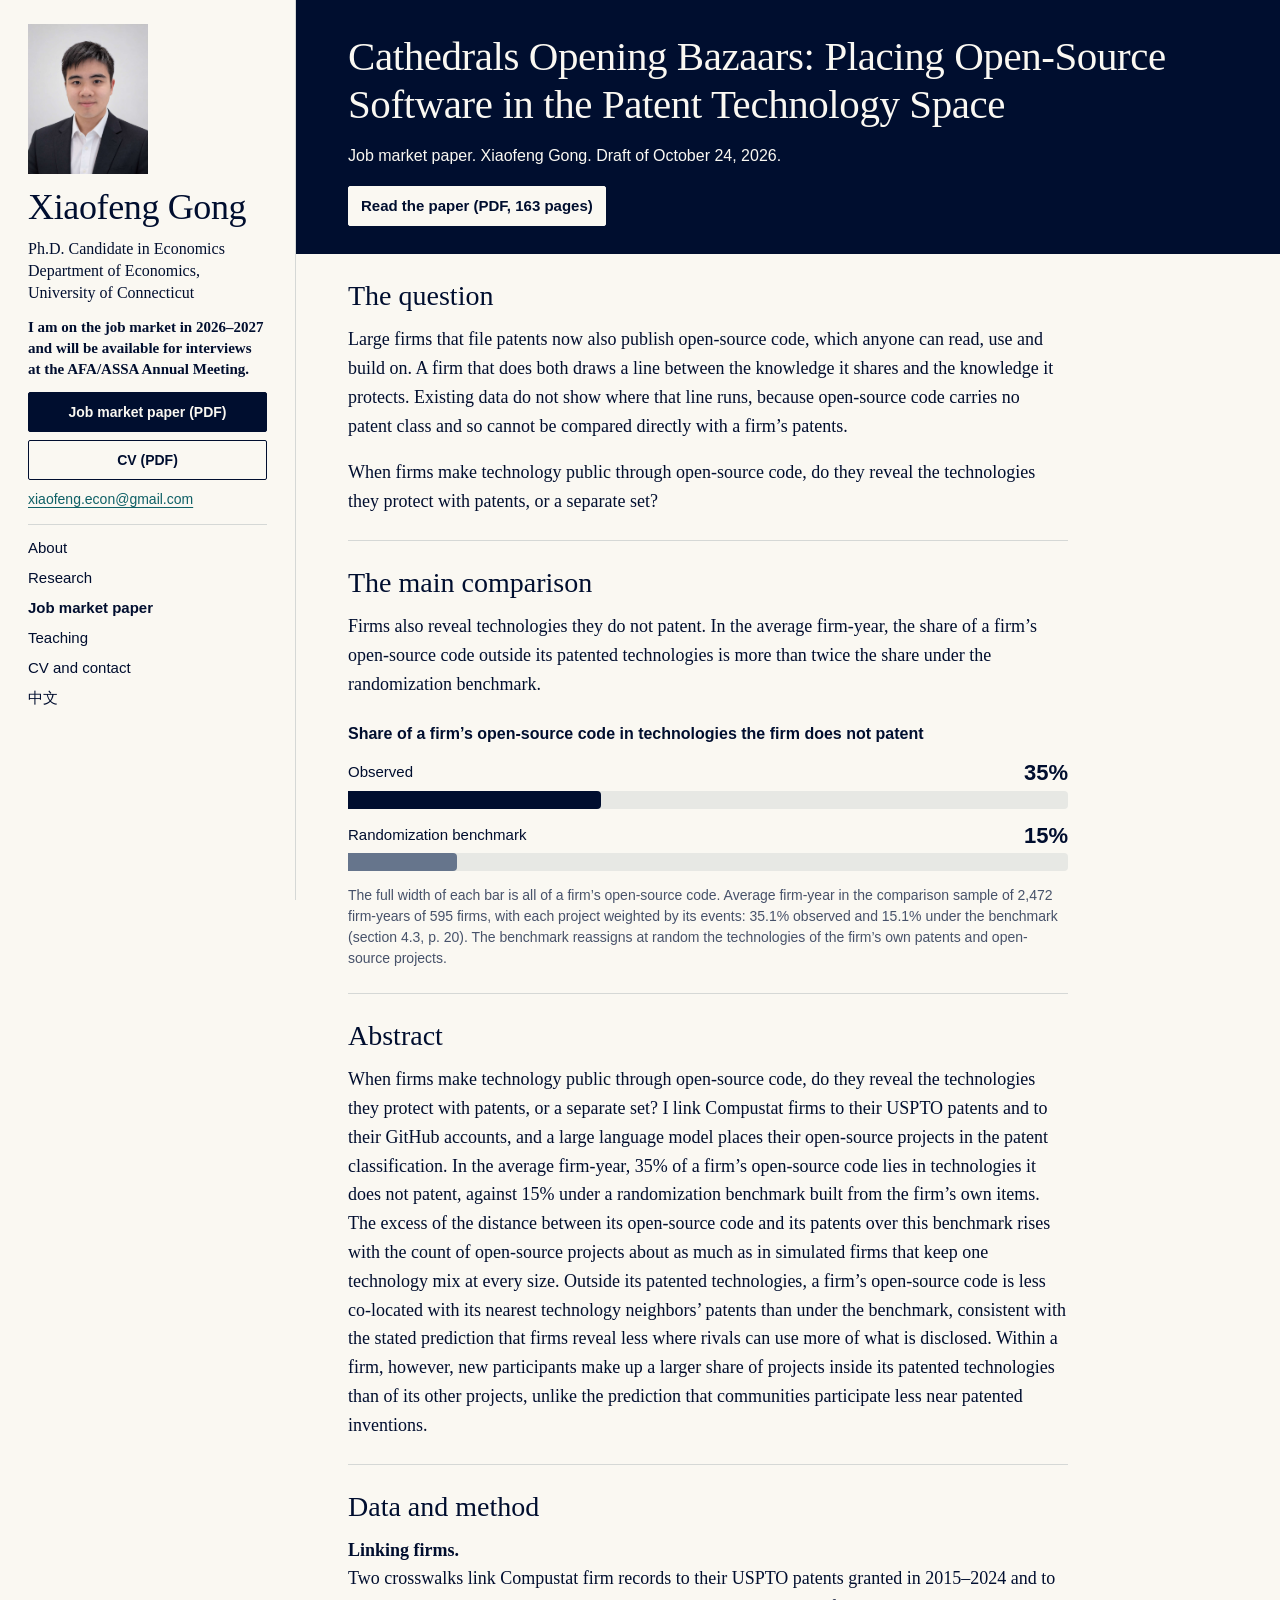
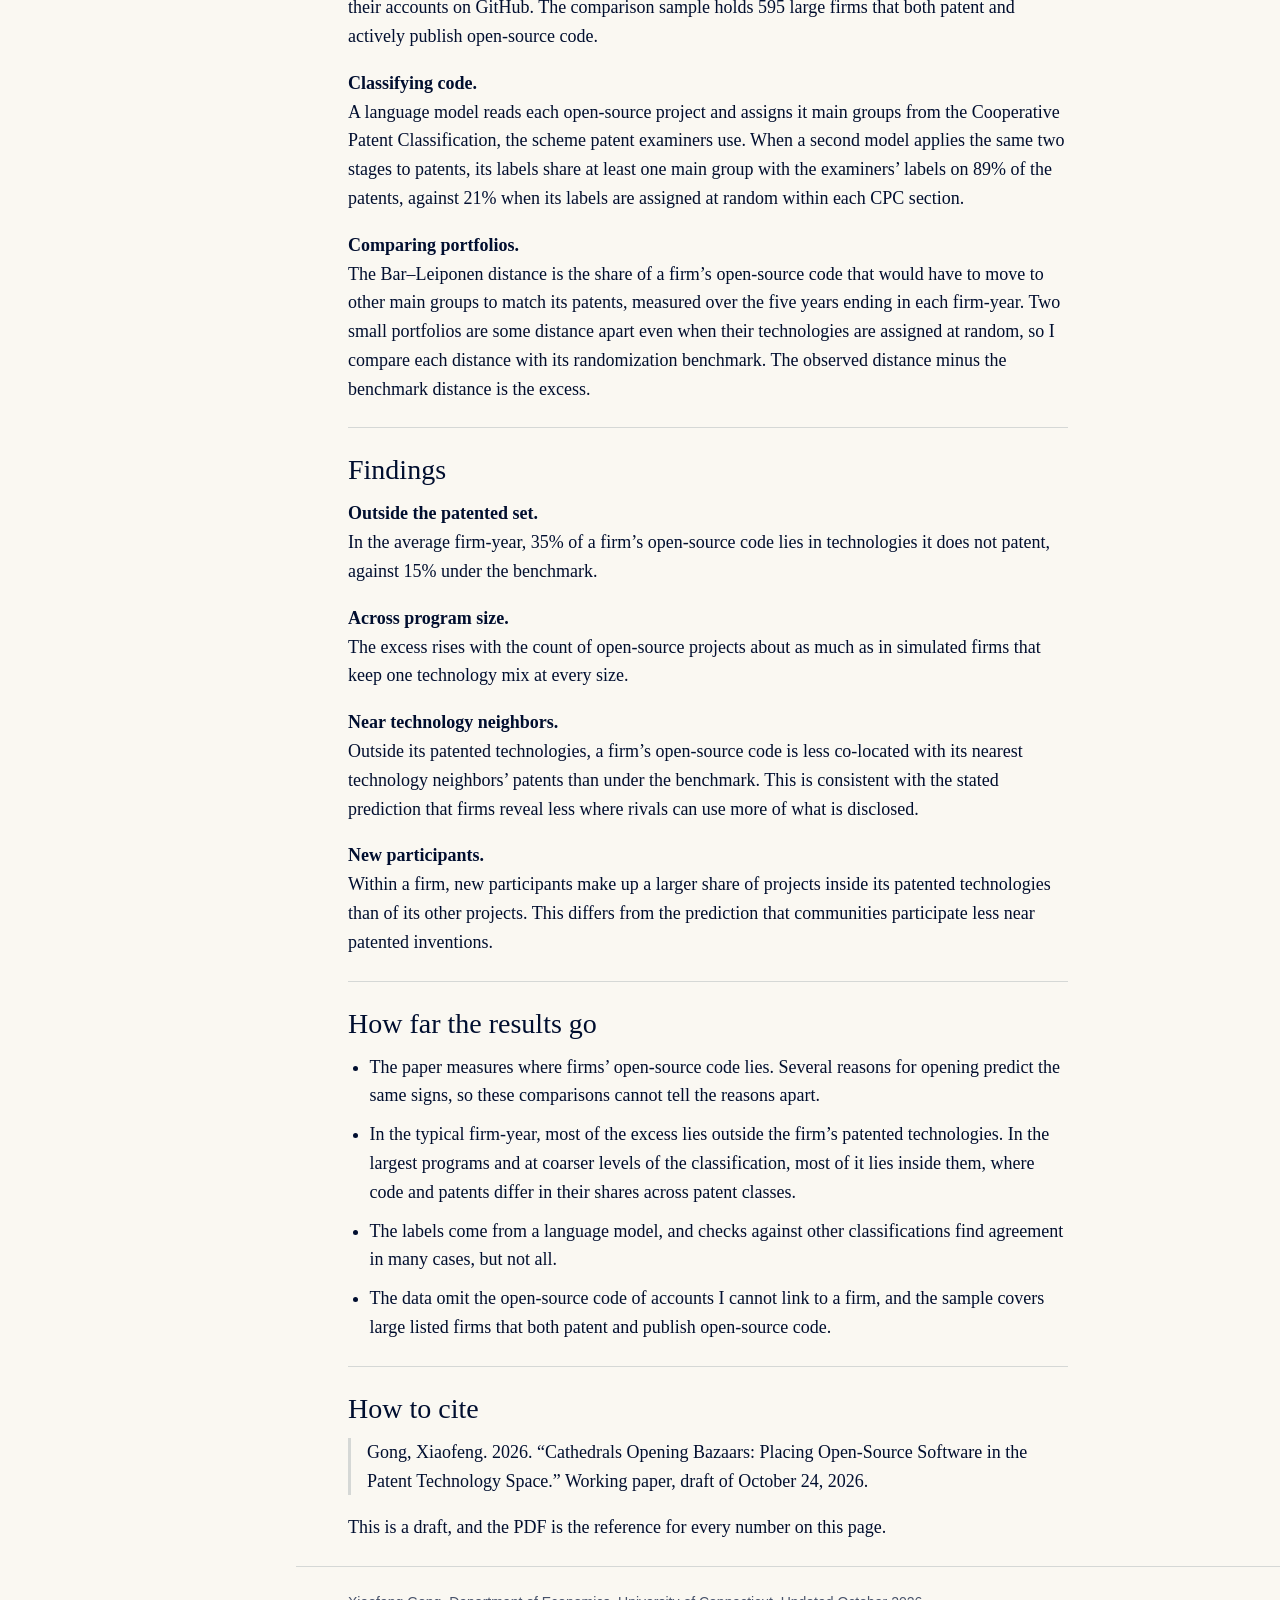
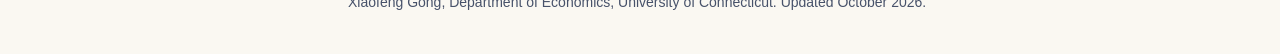
==== cathedrals.html @ 6a716d20 "Add job market paper pages and tighten the front page Put the paper title on the first screen, short" ====
<!doctype html>
<html lang="en">
<head>
  <meta charset="utf-8">
  <meta name="viewport" content="width=device-width, initial-scale=1">
  <title>Cathedrals Opening Bazaars | Xiaofeng Gong</title>
  <meta name="description" content="Job market paper by Xiaofeng Gong: do firms reveal through open-source code the technologies they protect with patents, or a separate set?">
  <meta name="author" content="Xiaofeng Gong">
  <meta name="citation_title" content="Cathedrals Opening Bazaars: Placing Open-Source Software in the Patent Technology Space">
  <meta name="citation_author" content="Gong, Xiaofeng">
  <meta name="citation_publication_date" content="2026/10/24">
  <meta name="citation_technical_report_institution" content="University of Connecticut">
  <meta name="citation_pdf_url" content="https://xiaofengecon.github.io/files/Gong_Xiaofeng_JMP_Cathedrals_draft_2026-10-24.pdf">
  <link rel="canonical" href="https://xiaofengecon.github.io/cathedrals.html">
  <link rel="alternate" hreflang="en" href="https://xiaofengecon.github.io/cathedrals.html">
  <link rel="alternate" hreflang="zh-Hans" href="https://xiaofengecon.github.io/zh-cathedrals.html">
  <link rel="icon" href="./assets/favicon.svg" type="image/svg+xml">
  <link rel="stylesheet" href="./assets/styles.css">
</head>
<body>
  <a class="skip" href="#main">Skip to content</a>

  <div class="layout">
  <header class="sidebar">
    <img class="portrait" src="./assets/xiaofeng-gong.jpg" width="1122" height="1402" alt="Portrait of Xiaofeng Gong">
    <p class="site-name"><a href="./index.html">Xiaofeng Gong</a></p>
    <p class="role">Ph.D. Candidate in Economics<br>Department of Economics, University of Connecticut</p>
    <p class="market">I am on the job market in 2026–2027 and will be available for interviews at the AFA/ASSA Annual Meeting.</p>
    <div class="actions">
      <a class="button primary" href="./files/Gong_Xiaofeng_JMP_Cathedrals_draft_2026-10-24.pdf">Job market paper (PDF)</a>
      <a class="button" href="./files/Gong_Xiaofeng_CV_EN_2026-10-30_v2.pdf">CV (PDF)</a>
      <a class="email" href="mailto:xiaofeng.econ@gmail.com">xiaofeng.econ@gmail.com</a>
    </div>
    <nav class="site-nav" aria-label="Main">
      <a href="./index.html#about">About</a>
      <a href="./index.html#research">Research</a>
      <a href="./cathedrals.html" aria-current="page">Job market paper</a>
      <a href="./index.html#teaching">Teaching</a>
      <a href="./index.html#cv">CV and contact</a>
      <a href="./zh-cathedrals.html" lang="zh-Hans" hreflang="zh-Hans">中文</a>
    </nav>
  </header>

  <div class="content">
  <section class="question" aria-labelledby="paper-title">
    <h1 class="paper-heading" id="paper-title">Cathedrals Opening Bazaars: Placing Open-Source Software in the Patent Technology Space</h1>
    <p>Job market paper. Xiaofeng Gong. Draft of October 24, 2026.</p>
    <div class="paper-actions">
      <a class="button" href="./files/Gong_Xiaofeng_JMP_Cathedrals_draft_2026-10-24.pdf">Read the paper (PDF, 163 pages)</a>
    </div>
  </section>

  <main id="main">
    <section class="section" id="question" aria-labelledby="question-title">
      <h2 id="question-title">The question</h2>
      <div class="section-body">
        <p>Large firms that file patents now also publish open-source code, which anyone can read, use and build on. A firm that does both draws a line between the knowledge it shares and the knowledge it protects. Existing data do not show where that line runs, because open-source code carries no patent class and so cannot be compared directly with a firm’s patents.</p>
        <p>When firms make technology public through open-source code, do they reveal the technologies they protect with patents, or a separate set?</p>
      </div>
    </section>

    <section class="section" id="finding" aria-labelledby="finding-title">
      <h2 id="finding-title">The main comparison</h2>
      <div class="section-body">
        <p>Firms also reveal technologies they do not patent. In the average firm-year, the share of a firm’s open-source code outside its patented technologies is more than twice the share under the randomization benchmark.</p>
        <figure class="share-figure" aria-labelledby="share-title">
          <p class="figure-title" id="share-title">Share of a firm’s open-source code in technologies the firm does not patent</p>
          <ul class="bars">
            <li>
              <div class="bar-label"><span>Observed</span><span class="bar-value">35%</span></div>
              <div class="bar-track"><span class="bar-fill observed" style="width: 35.1%"></span></div>
            </li>
            <li>
              <div class="bar-label"><span>Randomization benchmark</span><span class="bar-value">15%</span></div>
              <div class="bar-track"><span class="bar-fill benchmark" style="width: 15.1%"></span></div>
            </li>
          </ul>
          <figcaption>The full width of each bar is all of a firm’s open-source code. Average firm-year in the comparison sample of 2,472 firm-years of 595 firms, with each project weighted by its events: 35.1% observed and 15.1% under the benchmark (section 4.3, p. 20). The benchmark reassigns at random the technologies of the firm’s own patents and open-source projects.</figcaption>
        </figure>
      </div>
    </section>

    <section class="section" id="abstract" aria-labelledby="abstract-title">
      <h2 id="abstract-title">Abstract</h2>
      <div class="section-body">
        <p class="abstract">When firms make technology public through open-source code, do they reveal the technologies they protect with patents, or a separate set? I link Compustat firms to their USPTO patents and to their GitHub accounts, and a large language model places their open-source projects in the patent classification. In the average firm-year, 35% of a firm’s open-source code lies in technologies it does not patent, against 15% under a randomization benchmark built from the firm’s own items. The excess of the distance between its open-source code and its patents over this benchmark rises with the count of open-source projects about as much as in simulated firms that keep one technology mix at every size. Outside its patented technologies, a firm’s open-source code is less co-located with its nearest technology neighbors’ patents than under the benchmark, consistent with the stated prediction that firms reveal less where rivals can use more of what is disclosed. Within a firm, however, new participants make up a larger share of projects inside its patented technologies than of its other projects, unlike the prediction that communities participate less near patented inventions.</p>
      </div>
    </section>

    <section class="section" id="method" aria-labelledby="method-title">
      <h2 id="method-title">Data and method</h2>
      <div class="section-body">
        <ul class="findings">
          <li><strong>Linking firms.</strong> Two crosswalks link Compustat firm records to their USPTO patents granted in 2015–2024 and to their accounts on GitHub. The comparison sample holds 595 large firms that both patent and actively publish open-source code.</li>
          <li><strong>Classifying code.</strong> A language model reads each open-source project and assigns it main groups from the Cooperative Patent Classification, the scheme patent examiners use. When a second model applies the same two stages to patents, its labels share at least one main group with the examiners’ labels on 89% of the patents, against 21% when its labels are assigned at random within each CPC section.</li>
          <li><strong>Comparing portfolios.</strong> The Bar–Leiponen distance is the share of a firm’s open-source code that would have to move to other main groups to match its patents, measured over the five years ending in each firm-year. Two small portfolios are some distance apart even when their technologies are assigned at random, so I compare each distance with its randomization benchmark. The observed distance minus the benchmark distance is the excess.</li>
        </ul>
      </div>
    </section>

    <section class="section" id="findings" aria-labelledby="findings-title">
      <h2 id="findings-title">Findings</h2>
      <div class="section-body">
        <ul class="findings">
          <li><strong>Outside the patented set.</strong> In the average firm-year, 35% of a firm’s open-source code lies in technologies it does not patent, against 15% under the benchmark.</li>
          <li><strong>Across program size.</strong> The excess rises with the count of open-source projects about as much as in simulated firms that keep one technology mix at every size.</li>
          <li><strong>Near technology neighbors.</strong> Outside its patented technologies, a firm’s open-source code is less co-located with its nearest technology neighbors’ patents than under the benchmark. This is consistent with the stated prediction that firms reveal less where rivals can use more of what is disclosed.</li>
          <li><strong>New participants.</strong> Within a firm, new participants make up a larger share of projects inside its patented technologies than of its other projects. This differs from the prediction that communities participate less near patented inventions.</li>
        </ul>
      </div>
    </section>

    <section class="section" id="limits" aria-labelledby="limits-title">
      <h2 id="limits-title">How far the results go</h2>
      <div class="section-body">
        <ul class="limits">
          <li>The paper measures where firms’ open-source code lies. Several reasons for opening predict the same signs, so these comparisons cannot tell the reasons apart.</li>
          <li>In the typical firm-year, most of the excess lies outside the firm’s patented technologies. In the largest programs and at coarser levels of the classification, most of it lies inside them, where code and patents differ in their shares across patent classes.</li>
          <li>The labels come from a language model, and checks against other classifications find agreement in many cases, but not all.</li>
          <li>The data omit the open-source code of accounts I cannot link to a firm, and the sample covers large listed firms that both patent and publish open-source code.</li>
        </ul>
      </div>
    </section>

    <section class="section" id="cite" aria-labelledby="cite-title">
      <h2 id="cite-title">How to cite</h2>
      <div class="section-body">
        <p class="citation">Gong, Xiaofeng. 2026. “Cathedrals Opening Bazaars: Placing Open-Source Software in the Patent Technology Space.” Working paper, draft of October 24, 2026.</p>
        <p>This is a draft, and the PDF is the reference for every number on this page.</p>
      </div>
    </section>
  </main>

  <footer class="site-footer">Xiaofeng Gong, Department of Economics, University of Connecticut. Updated October 2026.</footer>
  </div>
  </div>
</body>
</html>
---- assets/styles.css ----
/* System fonts only: no font, script or image requests leave this site. */
:root {
  --paper: #faf8f2;
  --ink: #000e2f;
  --muted: #47526a;
  --teal: #0f6066;
  --teal-on-navy: #9fdcd5;
  --rule: #d5d8d6;
  --serif: "Palatino Linotype", Palatino, "Book Antiqua", "URW Palladio L", "P052", Georgia, "Songti SC", "Noto Serif CJK SC", "Source Han Serif SC", SimSun, serif;
  --sans: "Segoe UI", -apple-system, BlinkMacSystemFont, Roboto, "Helvetica Neue", "PingFang SC", "Microsoft YaHei", "Noto Sans CJK SC", Arial, sans-serif;
  color-scheme: light;
}

* { box-sizing: border-box; }
html { -webkit-text-size-adjust: 100%; scroll-padding-top: 16px; }
body { margin: 0; background: var(--paper); color: var(--ink); font-family: var(--serif); font-size: 18px; line-height: 1.6; }
h1, h2, h3, p, ul { margin: 0; }
a { color: var(--teal); text-underline-offset: .18em; text-decoration-thickness: 1px; }
a:hover { text-decoration-thickness: 2px; }
a:focus-visible { outline: 3px solid var(--teal); outline-offset: 3px; border-radius: 1px; }

.skip { position: absolute; left: 16px; top: -60px; z-index: 2; padding: 8px 14px; background: var(--ink); color: var(--paper); font-family: var(--sans); font-size: 15px; }
.skip:focus { top: 12px; color: var(--paper); }

.layout { display: grid; grid-template-columns: 296px minmax(0, 1fr); }
.content { min-width: 0; }

/* Sidebar: stays in view on larger screens, and scrolls itself on short ones */
.sidebar { position: sticky; top: 0; align-self: start; display: flex; flex-direction: column; height: 100vh; overflow-y: auto; padding: 24px 28px 20px; border-right: 1px solid var(--rule); }
.portrait { display: block; width: 120px; height: auto; }
.sidebar h1, .site-name { margin-top: 14px; font-size: 36px; font-weight: 400; line-height: 1.1; letter-spacing: -.01em; }
.site-name a { color: inherit; text-decoration: none; }
.site-name a:hover { text-decoration: underline; }
.name-zh { display: block; margin-top: 6px; color: var(--muted); font-size: 18px; letter-spacing: 0; line-height: 1.3; }
.role { margin-top: 10px; font-size: 16px; line-height: 1.4; }
.market { margin-top: 12px; font-size: 15px; font-weight: 700; line-height: 1.4; }
.actions { display: grid; gap: 8px; margin-top: 12px; font-family: var(--sans); font-size: 14px; }
.button { display: inline-flex; align-items: center; justify-content: center; min-height: 40px; padding: 7px 12px; border: 1px solid var(--ink); border-radius: 2px; color: var(--ink); font-weight: 600; text-decoration: none; }
.button:hover { background: #fff; }
.button.primary { background: var(--ink); color: var(--paper); }
.button.primary:hover { background: #17305f; border-color: #17305f; }
.email { overflow-wrap: anywhere; }
.site-nav { display: grid; margin-top: 14px; padding-top: 8px; border-top: 1px solid var(--rule); font-family: var(--sans); font-size: 15px; }
.site-nav a { display: flex; align-items: center; min-height: 30px; color: var(--ink); text-decoration: none; }
.site-nav a:hover { color: var(--teal); text-decoration: underline; }
.site-nav a[aria-current] { font-weight: 600; }

/* The question: the one loud element on the page */
.question { background: var(--ink); color: var(--paper); padding: 32px 52px 28px; }
.question blockquote { margin: 0; max-width: 24em; font-size: clamp(26px, 2.9vw, 38px); line-height: 1.18; letter-spacing: -.01em; }
.question p { margin-top: 14px; max-width: 60em; font-family: var(--sans); font-size: 16px; line-height: 1.6; }
.question a { color: var(--teal-on-navy); }
.question a:focus-visible { outline-color: var(--teal-on-navy); }
.paper-heading { max-width: 22em; font-size: clamp(28px, 3.2vw, 42px); font-weight: 400; line-height: 1.18; letter-spacing: -.01em; }
.question .button { color: var(--ink); background: var(--paper); border-color: var(--paper); }
.question .button:hover { background: #fff; }
.question .button:focus-visible { outline-color: var(--teal-on-navy); }
.paper-actions { display: flex; flex-wrap: wrap; gap: 8px 18px; align-items: center; margin-top: 18px; font-family: var(--sans); font-size: 15px; }

/* Sections */
main { padding-inline: 52px; }
.section { max-width: 720px; padding-block: 24px; border-top: 1px solid var(--rule); }
.section:first-child { border-top: 0; }
.section > h2 { margin-bottom: 12px; font-size: 28px; font-weight: 400; line-height: 1.25; }
.committee { color: var(--muted); font-family: var(--sans); font-size: 15px; line-height: 1.5; }
.section-body > .lists { margin-top: 32px; }
.section-body > * + * { margin-top: 18px; }
.group + .group { margin-top: 44px; }
h3 { color: var(--muted); font-family: var(--sans); font-size: 16px; font-weight: 600; line-height: 1.4; }
.lists { display: grid; grid-template-columns: repeat(2, minmax(0, 1fr)); gap: 32px; }
.plain { padding: 0; list-style: none; }
.plain li { margin-top: 8px; line-height: 1.45; }

/* Papers */
.paper { margin-top: 24px; }
.paper-title { font-size: 21px; line-height: 1.32; }
.paper p { margin-top: 6px; }
.byline { color: var(--muted); font-size: 17px; line-height: 1.5; }
.jmp { padding: 14px 0 0; border-top: 3px solid var(--ink); margin-top: 10px; }
.jmp .paper-title { font-size: 26px; line-height: 1.25; }
.jmp .abstract { margin-top: 14px; }

/* Paper page */
.findings { padding: 0; list-style: none; }
.findings li + li { margin-top: 18px; }
.findings strong { display: block; font-weight: 700; }
.limits { padding-left: 1.2em; }
.limits li + li { margin-top: 10px; }
.citation { padding-left: 16px; border-left: 3px solid var(--rule); }

/* Paper page figure: bars are drawn on a track that stands for all of a firm's open-source code */
.share-figure { margin: 24px 0 0; }
.share-figure figcaption { font-family: var(--sans); font-size: 14px; line-height: 1.5; color: var(--muted); }
.share-figure .figure-title { margin-bottom: 14px; font-family: var(--sans); font-size: 16px; font-weight: 600; line-height: 1.5; }
.bars { margin: 0 0 14px; padding: 0; list-style: none; font-family: var(--sans); font-size: 15px; }
.bars li + li { margin-top: 14px; }
.bar-label { display: flex; justify-content: space-between; gap: 16px; margin-bottom: 4px; }
.bar-value { font-size: 22px; font-weight: 600; line-height: 1.2; }
.bar-track { height: 18px; background: #e7e8e4; border-radius: 0 4px 4px 0; }
.bar-fill { display: block; height: 100%; border-radius: 0 4px 4px 0; print-color-adjust: exact; -webkit-print-color-adjust: exact; }
.bar-fill.observed { background: var(--ink); }
.bar-fill.benchmark { background: #66758c; }

/* Footer */
.site-footer { padding: 24px 52px 40px; border-top: 1px solid var(--rule); color: var(--muted); font-family: var(--sans); font-size: 14px; }

html[lang="zh-Hans"] body { font-family: var(--sans); line-height: 1.8; }
html[lang="zh-Hans"] h1, html[lang="zh-Hans"] .site-name, html[lang="zh-Hans"] .question blockquote, html[lang="zh-Hans"] .section > h2 { font-family: var(--serif); }
html[lang="zh-Hans"] .question blockquote { line-height: 1.32; letter-spacing: 0; }
html[lang="zh-Hans"] .paper-title { font-family: var(--serif); }
.abstract[lang="en"] { font-family: var(--serif); }

/* Below this width the sidebar becomes the top of the page */
@media (max-width: 860px) {
  .layout { grid-template-columns: minmax(0, 1fr); }
  .sidebar { position: static; height: auto; overflow: visible; padding: 8px 24px 36px; border-right: 0; }
  .site-nav { order: -1; display: flex; flex-wrap: wrap; gap: 0 16px; margin: 0 0 14px; padding-top: 0; border-top: 0; font-size: 14px; }
  .site-nav a { min-height: 44px; }
  .sidebar h1, .site-name { font-size: 44px; }
  .role { font-size: 18px; }
  .market { font-size: 17px; }
  .button { min-height: 46px; }
  .question { padding: 40px 24px 36px; }
  main { padding-inline: 24px; }
  .section { padding-block: 32px; }
  .site-footer { padding-inline: 24px; }
}
@media (max-width: 560px) {
  body { font-size: 17px; }
  .sidebar { padding-inline: 16px; }
  .portrait { width: 112px; }
  .question { padding-inline: 16px; }
  main { padding-inline: 16px; }
  .lists { grid-template-columns: minmax(0, 1fr); gap: 28px; }
  .jmp .paper-title { font-size: 25px; }
  .site-footer { padding-inline: 16px; }
}
@media print {
  body { background: #fff; font-size: 11pt; }
  .layout { display: block; }
  .sidebar { position: static; height: auto; overflow: visible; padding: 0 0 12pt; border: 0; }
  .site-nav, .actions, .skip, .paper-actions .button { display: none; }
  .question { background: none; color: #000; padding: 12pt 0; }
  .question a { color: #000; }
  main, .site-footer { padding-inline: 0; }
  .section { max-width: none; padding-block: 16pt; break-inside: avoid-page; }
}
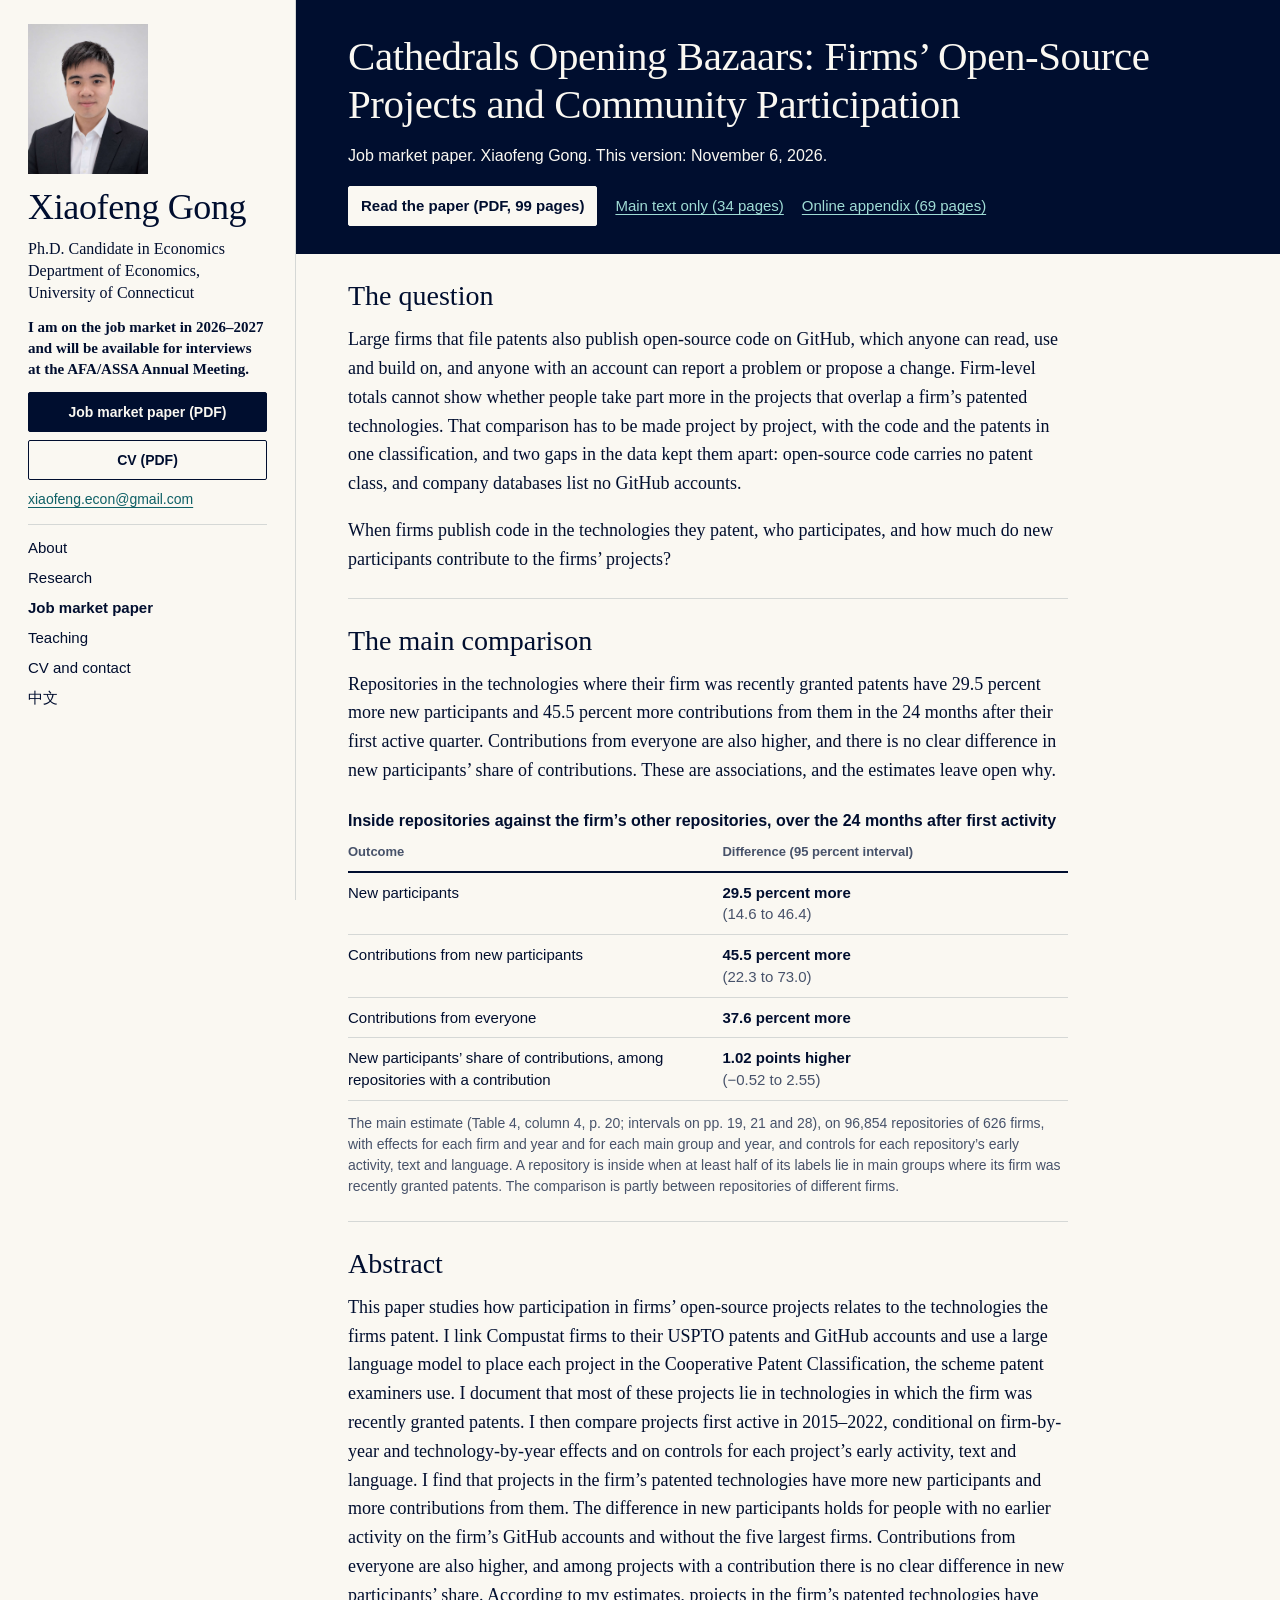
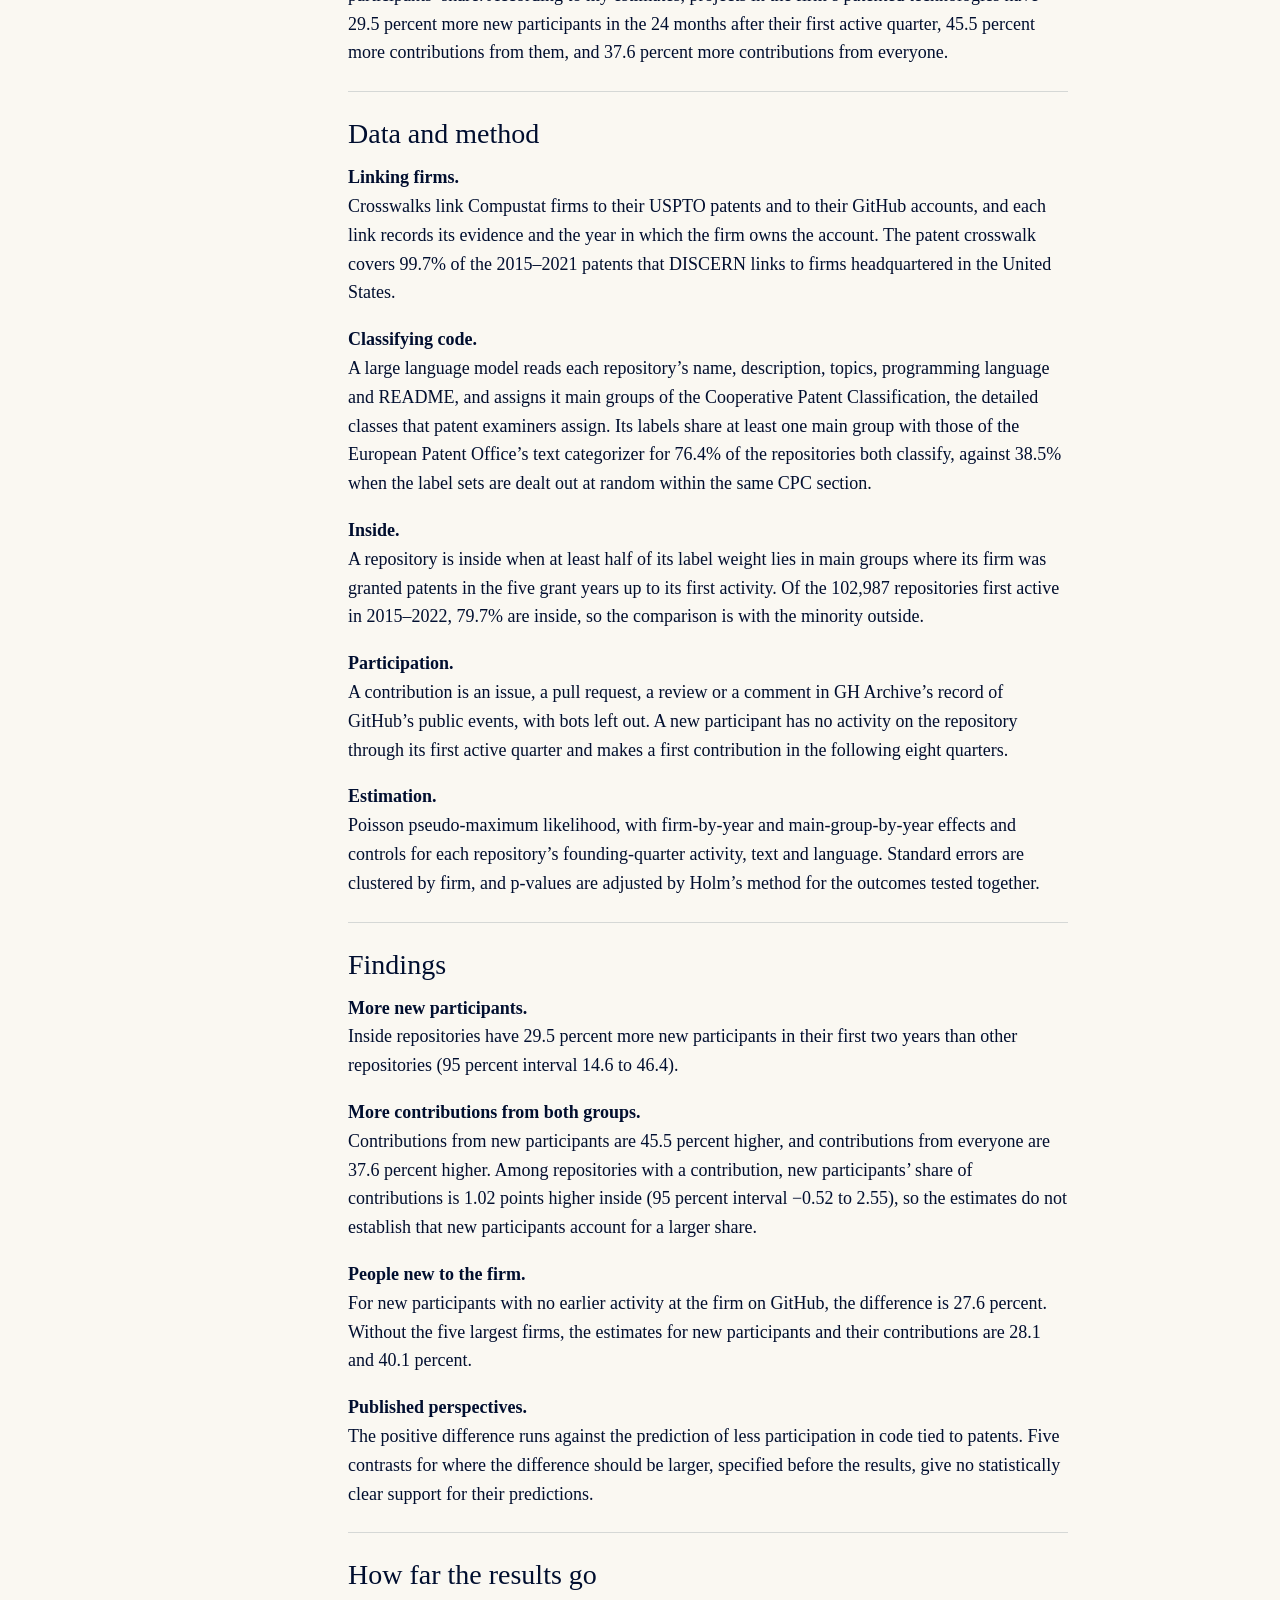
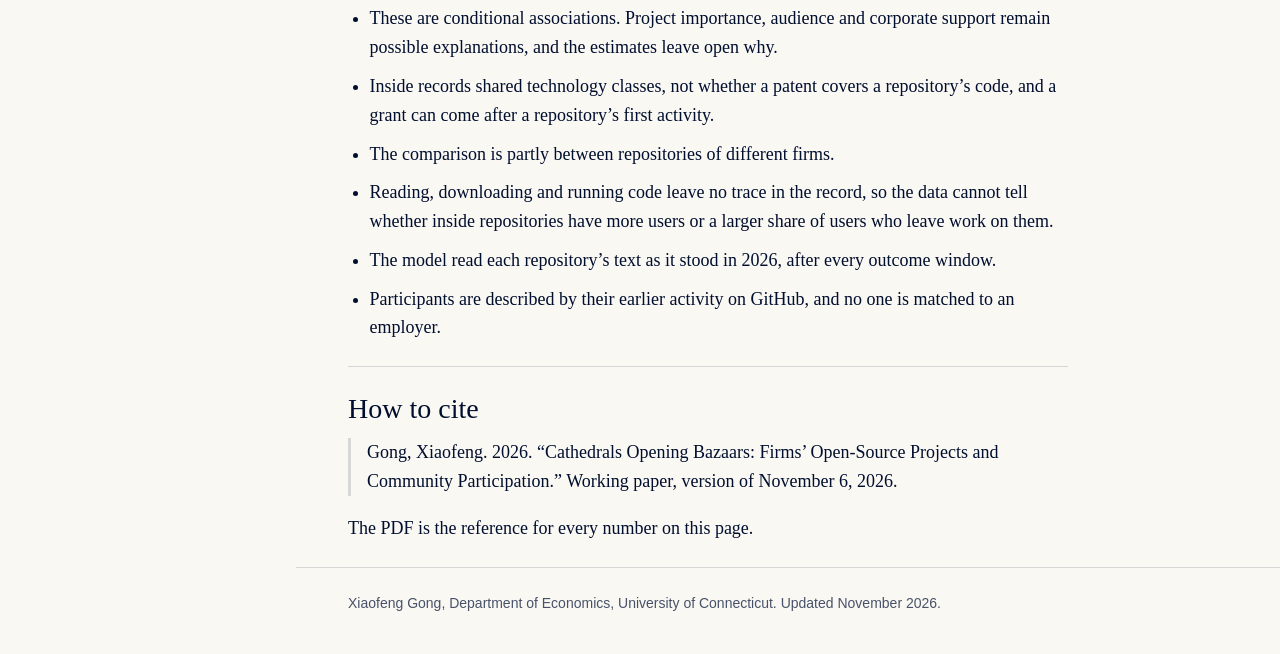
==== commit 77b1eabb: "Move the site to the November 6 version of the job market paper The paper is now "Cathedrals Opening" ====
--- a/cathedrals.html
+++ b/cathedrals.html
@@ -4,16 +4,26 @@
   <meta charset="utf-8">
   <meta name="viewport" content="width=device-width, initial-scale=1">
   <title>Cathedrals Opening Bazaars | Xiaofeng Gong</title>
-  <meta name="description" content="Job market paper by Xiaofeng Gong: do firms reveal through open-source code the technologies they protect with patents, or a separate set?">
+  <meta name="description" content="Job market paper by Xiaofeng Gong: when firms publish open-source code in the technologies they patent, who participates, and how much do new participants contribute?">
   <meta name="author" content="Xiaofeng Gong">
-  <meta name="citation_title" content="Cathedrals Opening Bazaars: Placing Open-Source Software in the Patent Technology Space">
+  <meta name="citation_title" content="Cathedrals Opening Bazaars: Firms’ Open-Source Projects and Community Participation">
   <meta name="citation_author" content="Gong, Xiaofeng">
-  <meta name="citation_publication_date" content="2026/10/24">
+  <meta name="citation_publication_date" content="2026/11/06">
   <meta name="citation_technical_report_institution" content="University of Connecticut">
-  <meta name="citation_pdf_url" content="https://xiaofengecon.github.io/files/Gong_Xiaofeng_JMP_Cathedrals_draft_2026-10-24.pdf">
+  <meta name="citation_pdf_url" content="https://xiaofengecon.github.io/Gong_Cathedrals_Opening_Bazaars_with_appendix_2026-11-06.pdf">
   <link rel="canonical" href="https://xiaofengecon.github.io/cathedrals.html">
   <link rel="alternate" hreflang="en" href="https://xiaofengecon.github.io/cathedrals.html">
   <link rel="alternate" hreflang="zh-Hans" href="https://xiaofengecon.github.io/zh-cathedrals.html">
+  <link rel="alternate" hreflang="x-default" href="https://xiaofengecon.github.io/cathedrals.html">
+  <meta property="og:type" content="article">
+  <meta property="og:site_name" content="Xiaofeng Gong">
+  <meta property="og:title" content="Cathedrals Opening Bazaars | Xiaofeng Gong">
+  <meta property="og:description" content="Job market paper by Xiaofeng Gong: when firms publish open-source code in the technologies they patent, who participates, and how much do new participants contribute?">
+  <meta property="og:url" content="https://xiaofengecon.github.io/cathedrals.html">
+  <meta property="og:image" content="https://xiaofengecon.github.io/assets/xiaofeng-gong.jpg">
+  <meta property="og:locale" content="en_US">
+  <meta property="og:locale:alternate" content="zh_CN">
+  <meta name="twitter:card" content="summary">
   <link rel="icon" href="./assets/favicon.svg" type="image/svg+xml">
   <link rel="stylesheet" href="./assets/styles.css">
 </head>
@@ -27,8 +37,8 @@
     <p class="role">Ph.D. Candidate in Economics<br>Department of Economics, University of Connecticut</p>
     <p class="market">I am on the job market in 2026–2027 and will be available for interviews at the AFA/ASSA Annual Meeting.</p>
     <div class="actions">
-      <a class="button primary" href="./files/Gong_Xiaofeng_JMP_Cathedrals_draft_2026-10-24.pdf">Job market paper (PDF)</a>
-      <a class="button" href="./files/Gong_Xiaofeng_CV_EN_2026-10-30_v2.pdf">CV (PDF)</a>
+      <a class="button primary" href="./Gong_Cathedrals_Opening_Bazaars_with_appendix_2026-11-06.pdf">Job market paper (PDF)</a>
+      <a class="button" href="./files/Gong_Xiaofeng_CV_EN_2026-11-06.pdf">CV (PDF)</a>
       <a class="email" href="mailto:xiaofeng.econ@gmail.com">xiaofeng.econ@gmail.com</a>
     </div>
     <nav class="site-nav" aria-label="Main">
@@ -43,10 +53,12 @@
 
   <div class="content">
   <section class="question" aria-labelledby="paper-title">
-    <h1 class="paper-heading" id="paper-title">Cathedrals Opening Bazaars: Placing Open-Source Software in the Patent Technology Space</h1>
-    <p>Job market paper. Xiaofeng Gong. Draft of October 24, 2026.</p>
+    <h1 class="paper-heading" id="paper-title">Cathedrals Opening Bazaars: Firms’ Open-Source Projects and Community Participation</h1>
+    <p>Job market paper. Xiaofeng Gong. This version: November 6, 2026.</p>
     <div class="paper-actions">
-      <a class="button" href="./files/Gong_Xiaofeng_JMP_Cathedrals_draft_2026-10-24.pdf">Read the paper (PDF, 163 pages)</a>
+      <a class="button" href="./Gong_Cathedrals_Opening_Bazaars_with_appendix_2026-11-06.pdf">Read the paper (PDF, 99 pages)</a>
+      <a href="./Gong_Cathedrals_Opening_Bazaars_main_2026-11-06.pdf">Main text only (34 pages)</a>
+      <a href="./Gong_Cathedrals_Opening_Bazaars_appendix_2026-11-06.pdf">Online appendix (69 pages)</a>
     </div>
   </section>
 
@@ -54,28 +66,29 @@
     <section class="section" id="question" aria-labelledby="question-title">
       <h2 id="question-title">The question</h2>
       <div class="section-body">
-        <p>Large firms that file patents now also publish open-source code, which anyone can read, use and build on. A firm that does both draws a line between the knowledge it shares and the knowledge it protects. Existing data do not show where that line runs, because open-source code carries no patent class and so cannot be compared directly with a firm’s patents.</p>
-        <p>When firms make technology public through open-source code, do they reveal the technologies they protect with patents, or a separate set?</p>
+        <p>Large firms that file patents also publish open-source code on GitHub, which anyone can read, use and build on, and anyone with an account can report a problem or propose a change. Firm-level totals cannot show whether people take part more in the projects that overlap a firm’s patented technologies. That comparison has to be made project by project, with the code and the patents in one classification, and two gaps in the data kept them apart: open-source code carries no patent class, and company databases list no GitHub accounts.</p>
+        <p>When firms publish code in the technologies they patent, who participates, and how much do new participants contribute to the firms’ projects?</p>
       </div>
     </section>
 
     <section class="section" id="finding" aria-labelledby="finding-title">
       <h2 id="finding-title">The main comparison</h2>
       <div class="section-body">
-        <p>Firms also reveal technologies they do not patent. In the average firm-year, the share of a firm’s open-source code outside its patented technologies is more than twice the share under the randomization benchmark.</p>
-        <figure class="share-figure" aria-labelledby="share-title">
-          <p class="figure-title" id="share-title">Share of a firm’s open-source code in technologies the firm does not patent</p>
-          <ul class="bars">
-            <li>
-              <div class="bar-label"><span>Observed</span><span class="bar-value">35%</span></div>
-              <div class="bar-track"><span class="bar-fill observed" style="width: 35.1%"></span></div>
-            </li>
-            <li>
-              <div class="bar-label"><span>Randomization benchmark</span><span class="bar-value">15%</span></div>
-              <div class="bar-track"><span class="bar-fill benchmark" style="width: 15.1%"></span></div>
-            </li>
-          </ul>
-          <figcaption>The full width of each bar is all of a firm’s open-source code. Average firm-year in the comparison sample of 2,472 firm-years of 595 firms, with each project weighted by its events: 35.1% observed and 15.1% under the benchmark (section 4.3, p. 20). The benchmark reassigns at random the technologies of the firm’s own patents and open-source projects.</figcaption>
+        <p>Repositories in the technologies where their firm was recently granted patents have 29.5 percent more new participants and 45.5 percent more contributions from them in the 24 months after their first active quarter. Contributions from everyone are also higher, and there is no clear difference in new participants’ share of contributions. These are associations, and the estimates leave open why.</p>
+        <figure class="result-figure" aria-labelledby="result-title">
+          <p class="figure-title" id="result-title">Inside repositories against the firm’s other repositories, over the 24 months after first activity</p>
+          <table class="results">
+            <thead>
+              <tr><th scope="col">Outcome</th><th scope="col">Difference (95 percent interval)</th></tr>
+            </thead>
+            <tbody>
+              <tr><th scope="row">New participants</th><td>29.5 percent more <span class="interval">(14.6 to 46.4)</span></td></tr>
+              <tr><th scope="row">Contributions from new participants</th><td>45.5 percent more <span class="interval">(22.3 to 73.0)</span></td></tr>
+              <tr><th scope="row">Contributions from everyone</th><td>37.6 percent more</td></tr>
+              <tr><th scope="row">New participants’ share of contributions, among repositories with a contribution</th><td>1.02 points higher <span class="interval">(−0.52 to 2.55)</span></td></tr>
+            </tbody>
+          </table>
+          <figcaption>The main estimate (Table 4, column 4, p. 20; intervals on pp. 19, 21 and 28), on 96,854 repositories of 626 firms, with effects for each firm and year and for each main group and year, and controls for each repository’s early activity, text and language. A repository is inside when at least half of its labels lie in main groups where its firm was recently granted patents. The comparison is partly between repositories of different firms.</figcaption>
         </figure>
       </div>
     </section>
@@ -83,7 +96,7 @@
     <section class="section" id="abstract" aria-labelledby="abstract-title">
       <h2 id="abstract-title">Abstract</h2>
       <div class="section-body">
-        <p class="abstract">When firms make technology public through open-source code, do they reveal the technologies they protect with patents, or a separate set? I link Compustat firms to their USPTO patents and to their GitHub accounts, and a large language model places their open-source projects in the patent classification. In the average firm-year, 35% of a firm’s open-source code lies in technologies it does not patent, against 15% under a randomization benchmark built from the firm’s own items. The excess of the distance between its open-source code and its patents over this benchmark rises with the count of open-source projects about as much as in simulated firms that keep one technology mix at every size. Outside its patented technologies, a firm’s open-source code is less co-located with its nearest technology neighbors’ patents than under the benchmark, consistent with the stated prediction that firms reveal less where rivals can use more of what is disclosed. Within a firm, however, new participants make up a larger share of projects inside its patented technologies than of its other projects, unlike the prediction that communities participate less near patented inventions.</p>
+        <p class="abstract">This paper studies how participation in firms’ open-source projects relates to the technologies the firms patent. I link Compustat firms to their USPTO patents and GitHub accounts and use a large language model to place each project in the Cooperative Patent Classification, the scheme patent examiners use. I document that most of these projects lie in technologies in which the firm was recently granted patents. I then compare projects first active in 2015–2022, conditional on firm-by-year and technology-by-year effects and on controls for each project’s early activity, text and language. I find that projects in the firm’s patented technologies have more new participants and more contributions from them. The difference in new participants holds for people with no earlier activity on the firm’s GitHub accounts and without the five largest firms. Contributions from everyone are also higher, and among projects with a contribution there is no clear difference in new participants’ share. According to my estimates, projects in the firm’s patented technologies have 29.5 percent more new participants in the 24 months after their first active quarter, 45.5 percent more contributions from them, and 37.6 percent more contributions from everyone.</p>
       </div>
     </section>
 
@@ -91,9 +104,11 @@
       <h2 id="method-title">Data and method</h2>
       <div class="section-body">
         <ul class="findings">
-          <li><strong>Linking firms.</strong> Two crosswalks link Compustat firm records to their USPTO patents granted in 2015–2024 and to their accounts on GitHub. The comparison sample holds 595 large firms that both patent and actively publish open-source code.</li>
-          <li><strong>Classifying code.</strong> A language model reads each open-source project and assigns it main groups from the Cooperative Patent Classification, the scheme patent examiners use. When a second model applies the same two stages to patents, its labels share at least one main group with the examiners’ labels on 89% of the patents, against 21% when its labels are assigned at random within each CPC section.</li>
-          <li><strong>Comparing portfolios.</strong> The Bar–Leiponen distance is the share of a firm’s open-source code that would have to move to other main groups to match its patents, measured over the five years ending in each firm-year. Two small portfolios are some distance apart even when their technologies are assigned at random, so I compare each distance with its randomization benchmark. The observed distance minus the benchmark distance is the excess.</li>
+          <li><strong>Linking firms.</strong> Crosswalks link Compustat firms to their USPTO patents and to their GitHub accounts, and each link records its evidence and the year in which the firm owns the account. The patent crosswalk covers 99.7% of the 2015–2021 patents that DISCERN links to firms headquartered in the United States.</li>
+          <li><strong>Classifying code.</strong> A large language model reads each repository’s name, description, topics, programming language and README, and assigns it main groups of the Cooperative Patent Classification, the detailed classes that patent examiners assign. Its labels share at least one main group with those of the European Patent Office’s text categorizer for 76.4% of the repositories both classify, against 38.5% when the label sets are dealt out at random within the same CPC section.</li>
+          <li><strong>Inside.</strong> A repository is inside when at least half of its label weight lies in main groups where its firm was granted patents in the five grant years up to its first activity. Of the 102,987 repositories first active in 2015–2022, 79.7% are inside, so the comparison is with the minority outside.</li>
+          <li><strong>Participation.</strong> A contribution is an issue, a pull request, a review or a comment in GH Archive’s record of GitHub’s public events, with bots left out. A new participant has no activity on the repository through its first active quarter and makes a first contribution in the following eight quarters.</li>
+          <li><strong>Estimation.</strong> Poisson pseudo-maximum likelihood, with firm-by-year and main-group-by-year effects and controls for each repository’s founding-quarter activity, text and language. Standard errors are clustered by firm, and p-values are adjusted by Holm’s method for the outcomes tested together.</li>
         </ul>
       </div>
     </section>
@@ -102,10 +117,10 @@
       <h2 id="findings-title">Findings</h2>
       <div class="section-body">
         <ul class="findings">
-          <li><strong>Outside the patented set.</strong> In the average firm-year, 35% of a firm’s open-source code lies in technologies it does not patent, against 15% under the benchmark.</li>
-          <li><strong>Across program size.</strong> The excess rises with the count of open-source projects about as much as in simulated firms that keep one technology mix at every size.</li>
-          <li><strong>Near technology neighbors.</strong> Outside its patented technologies, a firm’s open-source code is less co-located with its nearest technology neighbors’ patents than under the benchmark. This is consistent with the stated prediction that firms reveal less where rivals can use more of what is disclosed.</li>
-          <li><strong>New participants.</strong> Within a firm, new participants make up a larger share of projects inside its patented technologies than of its other projects. This differs from the prediction that communities participate less near patented inventions.</li>
+          <li><strong>More new participants.</strong> Inside repositories have 29.5 percent more new participants in their first two years than other repositories (95 percent interval 14.6 to 46.4).</li>
+          <li><strong>More contributions from both groups.</strong> Contributions from new participants are 45.5 percent higher, and contributions from everyone are 37.6 percent higher. Among repositories with a contribution, new participants’ share of contributions is 1.02 points higher inside (95 percent interval −0.52 to 2.55), so the estimates do not establish that new participants account for a larger share.</li>
+          <li><strong>People new to the firm.</strong> For new participants with no earlier activity at the firm on GitHub, the difference is 27.6 percent. Without the five largest firms, the estimates for new participants and their contributions are 28.1 and 40.1 percent.</li>
+          <li><strong>Published perspectives.</strong> The positive difference runs against the prediction of less participation in code tied to patents. Five contrasts for where the difference should be larger, specified before the results, give no statistically clear support for their predictions.</li>
         </ul>
       </div>
     </section>
@@ -114,10 +129,12 @@
       <h2 id="limits-title">How far the results go</h2>
       <div class="section-body">
         <ul class="limits">
-          <li>The paper measures where firms’ open-source code lies. Several reasons for opening predict the same signs, so these comparisons cannot tell the reasons apart.</li>
-          <li>In the typical firm-year, most of the excess lies outside the firm’s patented technologies. In the largest programs and at coarser levels of the classification, most of it lies inside them, where code and patents differ in their shares across patent classes.</li>
-          <li>The labels come from a language model, and checks against other classifications find agreement in many cases, but not all.</li>
-          <li>The data omit the open-source code of accounts I cannot link to a firm, and the sample covers large listed firms that both patent and publish open-source code.</li>
+          <li>These are conditional associations. Project importance, audience and corporate support remain possible explanations, and the estimates leave open why.</li>
+          <li>Inside records shared technology classes, not whether a patent covers a repository’s code, and a grant can come after a repository’s first activity.</li>
+          <li>The comparison is partly between repositories of different firms.</li>
+          <li>Reading, downloading and running code leave no trace in the record, so the data cannot tell whether inside repositories have more users or a larger share of users who leave work on them.</li>
+          <li>The model read each repository’s text as it stood in 2026, after every outcome window.</li>
+          <li>Participants are described by their earlier activity on GitHub, and no one is matched to an employer.</li>
         </ul>
       </div>
     </section>
@@ -125,13 +142,13 @@
     <section class="section" id="cite" aria-labelledby="cite-title">
       <h2 id="cite-title">How to cite</h2>
       <div class="section-body">
-        <p class="citation">Gong, Xiaofeng. 2026. “Cathedrals Opening Bazaars: Placing Open-Source Software in the Patent Technology Space.” Working paper, draft of October 24, 2026.</p>
-        <p>This is a draft, and the PDF is the reference for every number on this page.</p>
+        <p class="citation">Gong, Xiaofeng. 2026. “Cathedrals Opening Bazaars: Firms’ Open-Source Projects and Community Participation.” Working paper, version of November 6, 2026.</p>
+        <p>The PDF is the reference for every number on this page.</p>
       </div>
     </section>
   </main>
 
-  <footer class="site-footer">Xiaofeng Gong, Department of Economics, University of Connecticut. Updated October 2026.</footer>
+  <footer class="site-footer">Xiaofeng Gong, Department of Economics, University of Connecticut. Updated November 2026.</footer>
   </div>
   </div>
 </body>
--- a/assets/styles.css
+++ b/assets/styles.css
@@ -56,6 +56,7 @@
 .question .button:hover { background: #fff; }
 .question .button:focus-visible { outline-color: var(--teal-on-navy); }
 .paper-actions { display: flex; flex-wrap: wrap; gap: 8px 18px; align-items: center; margin-top: 18px; font-family: var(--sans); font-size: 15px; }
+.paper-actions > a:not(.button) { display: inline-flex; align-items: center; min-height: 40px; }
 
 /* Sections */
 main { padding-inline: 52px; }
@@ -79,6 +80,16 @@
 .jmp { padding: 14px 0 0; border-top: 3px solid var(--ink); margin-top: 10px; }
 .jmp .paper-title { font-size: 26px; line-height: 1.25; }
 .jmp .abstract { margin-top: 14px; }
+#research .group + .group { margin-top: 28px; }
+#research .paper { margin-top: 14px; }
+#research .paper p { margin-top: 3px; }
+#research .jmp .abstract { margin-top: 10px; }
+.abstract-fold { margin-top: 3px; }
+.abstract-fold summary { width: fit-content; color: var(--teal); cursor: pointer; font-family: var(--sans); font-size: 14px; font-weight: 600; line-height: 1.5; }
+.abstract-fold summary:hover { text-decoration: underline; text-underline-offset: .18em; }
+.abstract-fold summary:focus-visible { outline: 3px solid var(--teal); outline-offset: 3px; border-radius: 1px; }
+#research .abstract-fold p { margin: 6px 0 4px; padding-left: 14px; border-left: 2px solid var(--rule); font-size: 16px; line-height: 1.5; }
+@media (pointer: coarse) { .abstract-fold summary { padding-block: 10px; } }
 
 /* Paper page */
 .findings { padding: 0; list-style: none; }
@@ -101,14 +112,33 @@
 .bar-fill.observed { background: var(--ink); }
 .bar-fill.benchmark { background: #66758c; }
 
+/* Paper page results: one row per outcome */
+.result-figure { margin: 24px 0 0; }
+.result-figure .figure-title { margin-bottom: 10px; font-family: var(--sans); font-size: 16px; font-weight: 600; line-height: 1.5; }
+.result-figure figcaption { margin-top: 12px; color: var(--muted); font-family: var(--sans); font-size: 14px; line-height: 1.5; }
+.results { width: 100%; border-collapse: collapse; font-family: var(--sans); font-size: 15px; line-height: 1.45; }
+.results th, .results td { padding: 9px 0; border-bottom: 1px solid var(--rule); text-align: left; vertical-align: top; }
+.results thead th { padding-top: 0; color: var(--muted); font-size: 13px; font-weight: 600; border-bottom: 2px solid var(--ink); }
+.results tbody th { width: 52%; padding-right: 18px; font-weight: 400; }
+.results td { font-weight: 600; }
+.results .interval { display: block; color: var(--muted); font-weight: 400; }
+
 /* Footer */
 .site-footer { padding: 24px 52px 40px; border-top: 1px solid var(--rule); color: var(--muted); font-family: var(--sans); font-size: 14px; }
 
-html[lang="zh-Hans"] body { font-family: var(--sans); line-height: 1.8; }
-html[lang="zh-Hans"] h1, html[lang="zh-Hans"] .site-name, html[lang="zh-Hans"] .question blockquote, html[lang="zh-Hans"] .section > h2 { font-family: var(--serif); }
-html[lang="zh-Hans"] .question blockquote { line-height: 1.32; letter-spacing: 0; }
-html[lang="zh-Hans"] .paper-title { font-family: var(--serif); }
-.abstract[lang="en"] { font-family: var(--serif); }
+/* Chinese pages: Windows has no good serif for Chinese (it falls back to thin SimSun), so Chinese display text is sans.
+   Palatino stays for English titles and the English abstract. */
+html[lang="zh-Hans"] body { font-family: var(--sans); font-size: 17px; line-height: 1.75; }
+html[lang="zh-Hans"] .sidebar h1, html[lang="zh-Hans"] .site-name { font-weight: 600; letter-spacing: .04em; }
+html[lang="zh-Hans"] .name-zh { font-family: var(--serif); font-weight: 400; letter-spacing: 0; }
+html[lang="zh-Hans"] .question blockquote { max-width: 26em; font-size: clamp(24px, 2.5vw, 32px); line-height: 1.45; letter-spacing: 0; }
+html[lang="zh-Hans"] .section > h2 { font-size: 23px; font-weight: 600; }
+html[lang="zh-Hans"] .paper-title { font-size: 18px; font-weight: 600; line-height: 1.5; }
+html[lang="zh-Hans"] .paper-title[lang="en"], html[lang="zh-Hans"] .paper-heading { font-family: var(--serif); font-weight: 400; }
+html[lang="zh-Hans"] .paper-title[lang="en"] { font-size: 20px; line-height: 1.32; }
+html[lang="zh-Hans"] .jmp .paper-title[lang="en"] { font-size: 26px; line-height: 1.25; }
+html[lang="zh-Hans"] .byline { font-size: 15px; line-height: 1.65; }
+html[lang="zh-Hans"] .abstract[lang="en"] { font-family: var(--serif); font-size: 18px; line-height: 1.6; }
 
 /* Below this width the sidebar becomes the top of the page */
 @media (max-width: 860px) {
@@ -144,4 +174,5 @@
   .question a { color: #000; }
   main, .site-footer { padding-inline: 0; }
   .section { max-width: none; padding-block: 16pt; break-inside: avoid-page; }
+  .abstract-fold::details-content { display: block; content-visibility: visible; }
 }
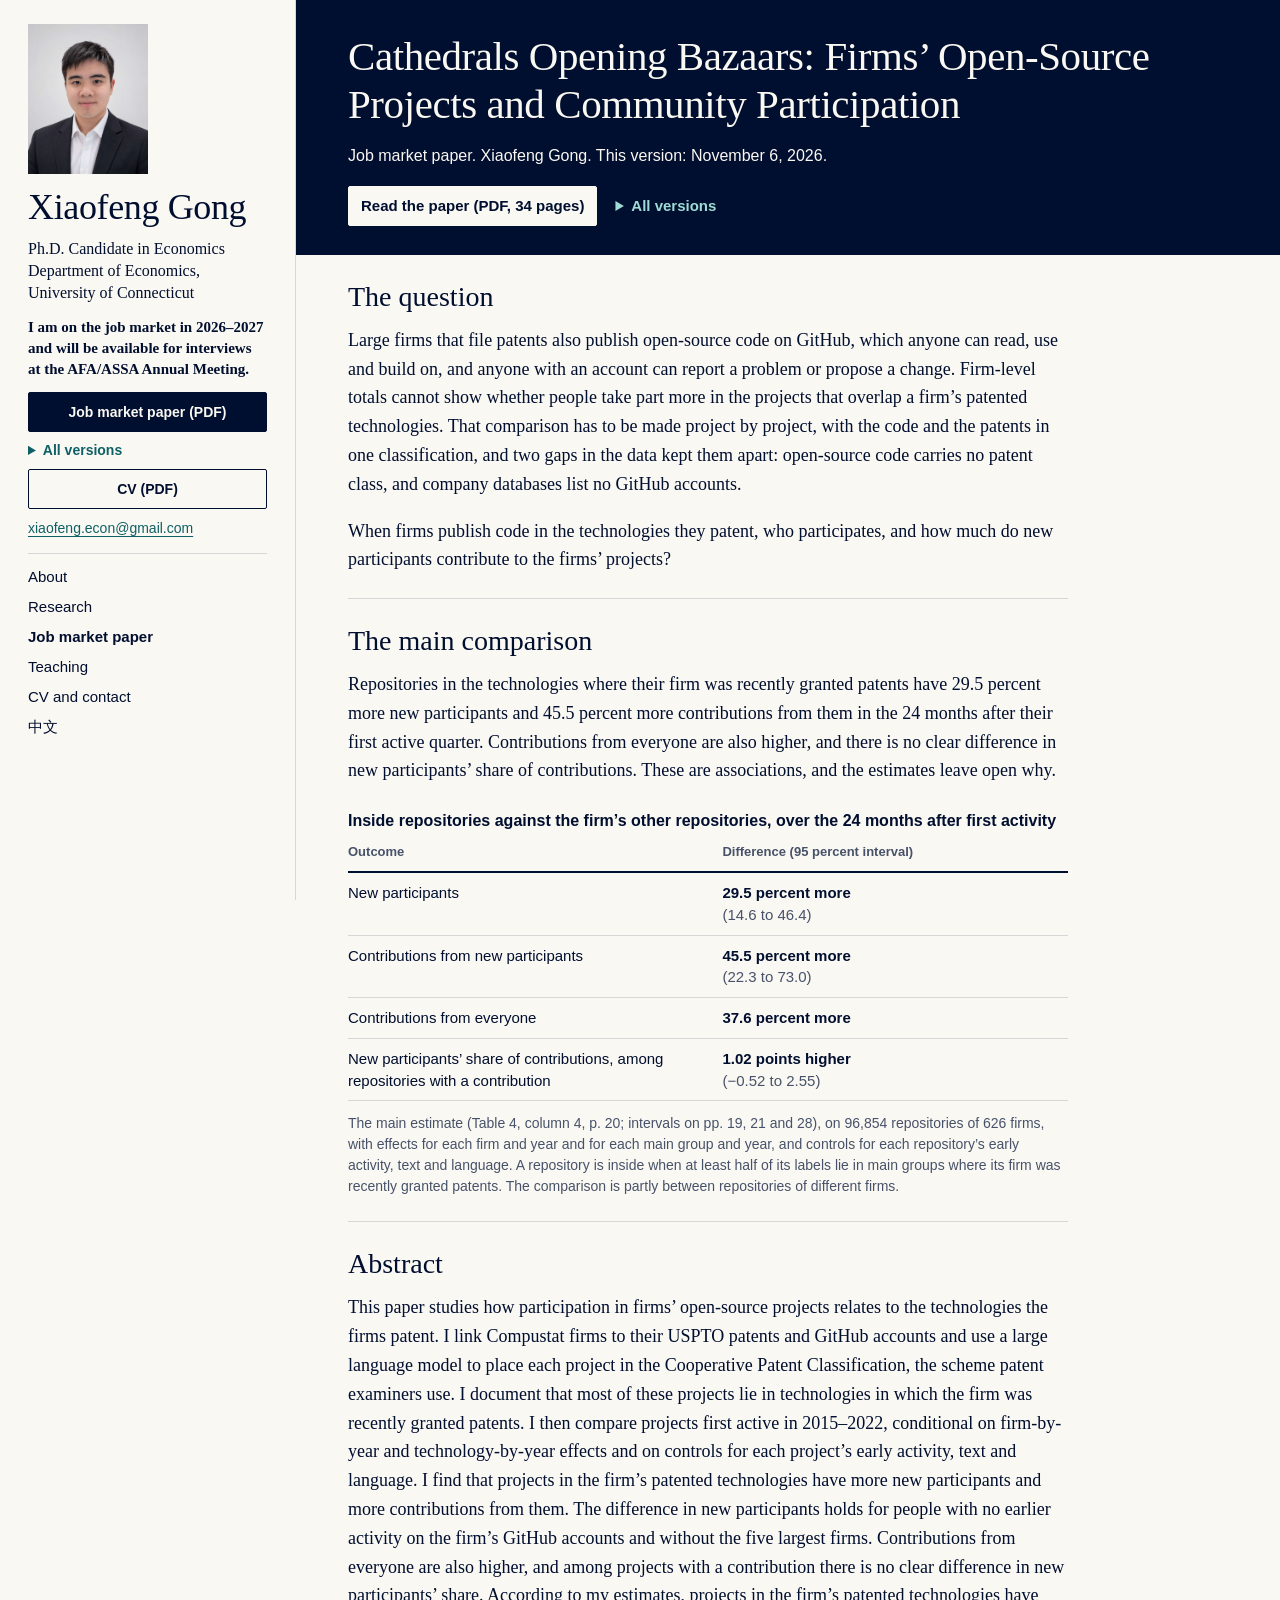
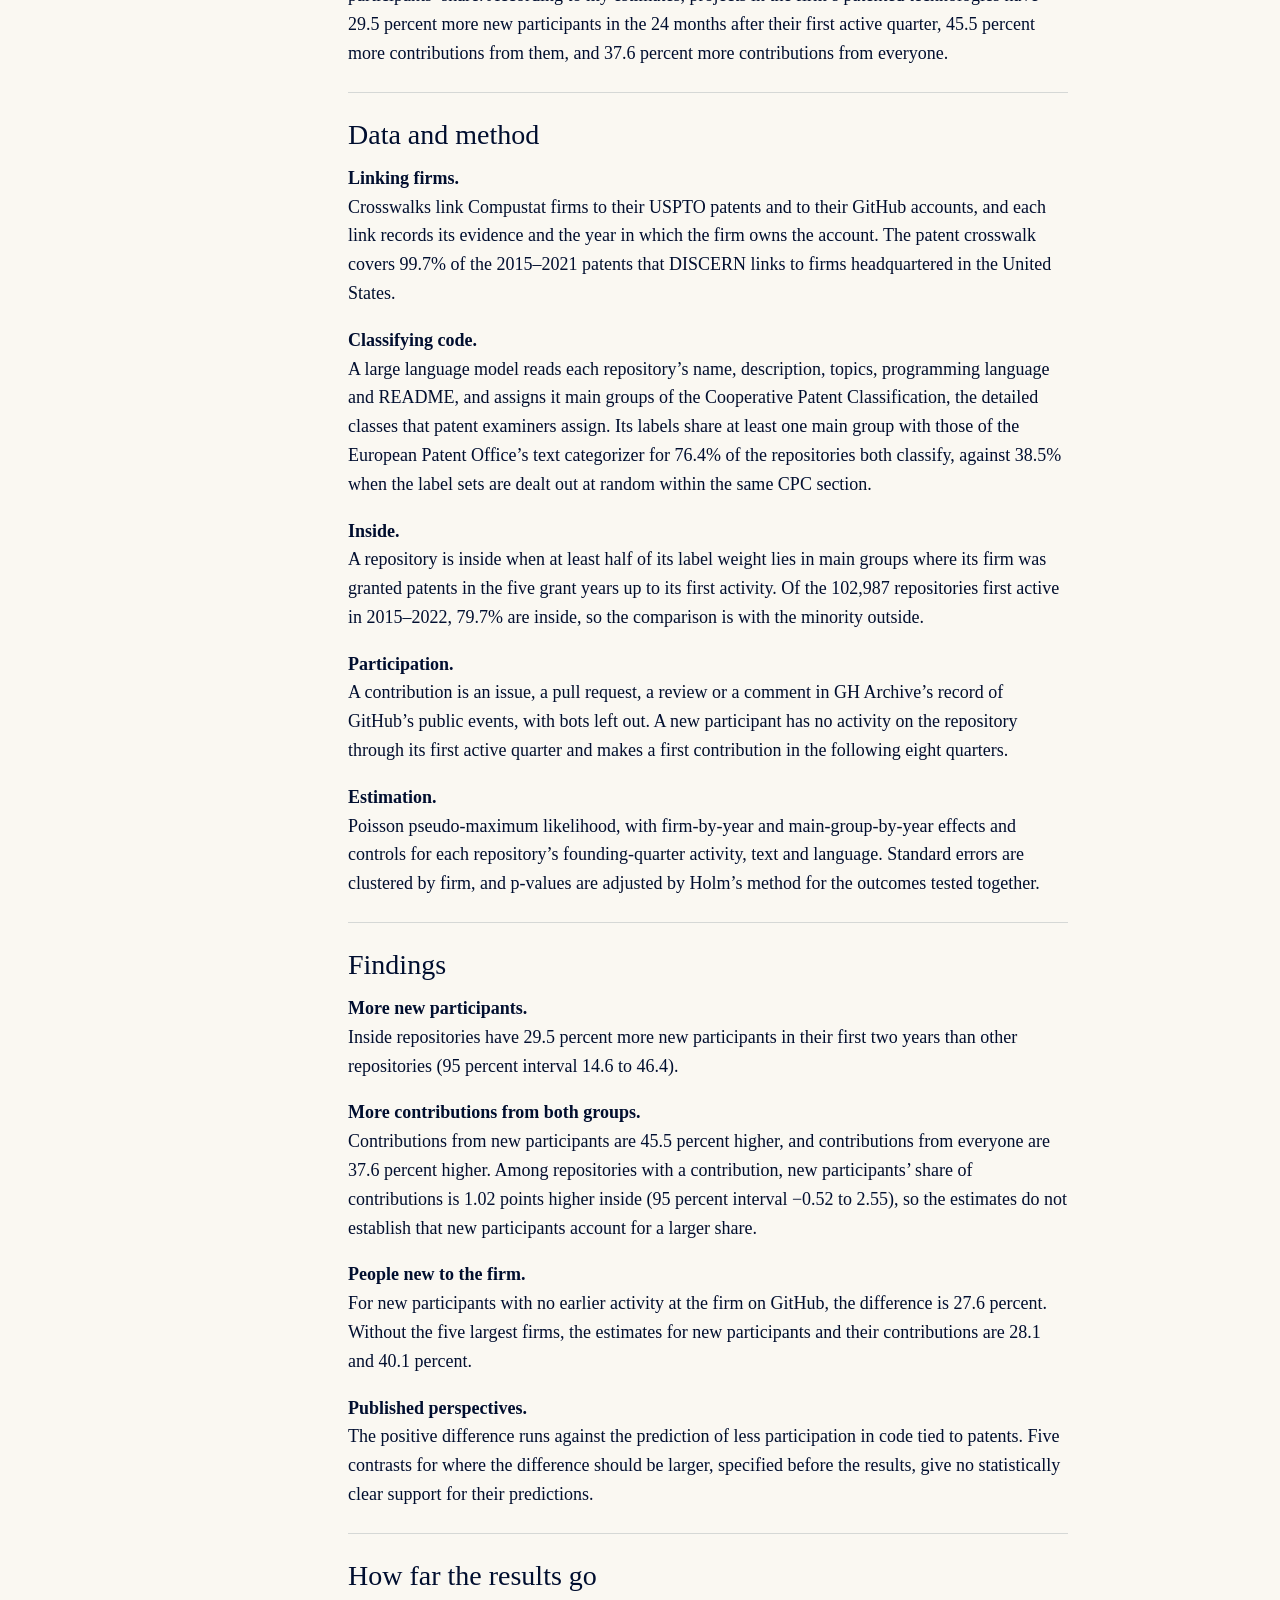
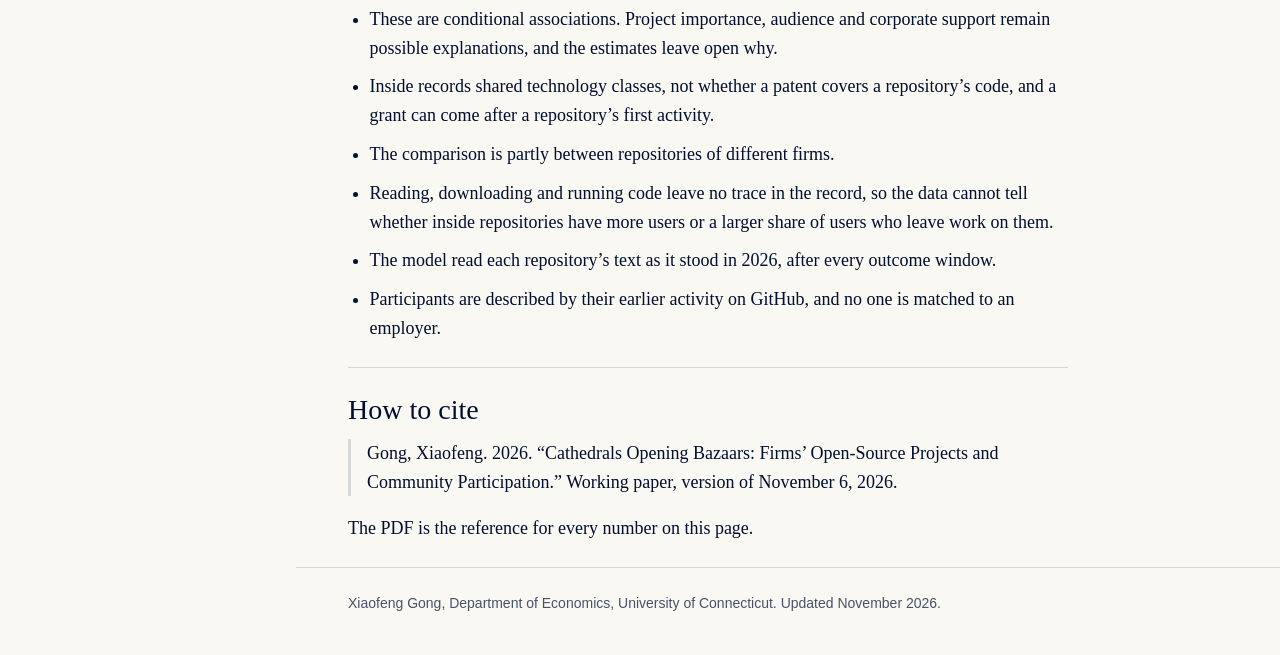
==== commit 8edf01df: "Default the job market paper links to the main text The sidebar and paper-page buttons now open the " ====
--- a/cathedrals.html
+++ b/cathedrals.html
@@ -10,7 +10,7 @@
   <meta name="citation_author" content="Gong, Xiaofeng">
   <meta name="citation_publication_date" content="2026/11/06">
   <meta name="citation_technical_report_institution" content="University of Connecticut">
-  <meta name="citation_pdf_url" content="https://xiaofengecon.github.io/Gong_Cathedrals_Opening_Bazaars_with_appendix_2026-11-06.pdf">
+  <meta name="citation_pdf_url" content="https://xiaofengecon.github.io/Gong_Cathedrals_Opening_Bazaars_main_2026-11-06.pdf">
   <link rel="canonical" href="https://xiaofengecon.github.io/cathedrals.html">
   <link rel="alternate" hreflang="en" href="https://xiaofengecon.github.io/cathedrals.html">
   <link rel="alternate" hreflang="zh-Hans" href="https://xiaofengecon.github.io/zh-cathedrals.html">
@@ -37,7 +37,15 @@
     <p class="role">Ph.D. Candidate in Economics<br>Department of Economics, University of Connecticut</p>
     <p class="market">I am on the job market in 2026–2027 and will be available for interviews at the AFA/ASSA Annual Meeting.</p>
     <div class="actions">
-      <a class="button primary" href="./Gong_Cathedrals_Opening_Bazaars_with_appendix_2026-11-06.pdf">Job market paper (PDF)</a>
+      <a class="button primary" href="./Gong_Cathedrals_Opening_Bazaars_main_2026-11-06.pdf">Job market paper (PDF)</a>
+      <details class="pdf-menu">
+        <summary>All versions</summary>
+        <ul>
+          <li><a href="./Gong_Cathedrals_Opening_Bazaars_main_2026-11-06.pdf">Main text (34 pages)</a></li>
+          <li><a href="./Gong_Cathedrals_Opening_Bazaars_appendix_2026-11-06.pdf">Online appendix (69 pages)</a></li>
+          <li><a href="./Gong_Cathedrals_Opening_Bazaars_with_appendix_2026-11-06.pdf">Main text and appendix (99 pages)</a></li>
+        </ul>
+      </details>
       <a class="button" href="./files/Gong_Xiaofeng_CV_EN_2026-11-06.pdf">CV (PDF)</a>
       <a class="email" href="mailto:xiaofeng.econ@gmail.com">xiaofeng.econ@gmail.com</a>
     </div>
@@ -56,9 +64,15 @@
     <h1 class="paper-heading" id="paper-title">Cathedrals Opening Bazaars: Firms’ Open-Source Projects and Community Participation</h1>
     <p>Job market paper. Xiaofeng Gong. This version: November 6, 2026.</p>
     <div class="paper-actions">
-      <a class="button" href="./Gong_Cathedrals_Opening_Bazaars_with_appendix_2026-11-06.pdf">Read the paper (PDF, 99 pages)</a>
-      <a href="./Gong_Cathedrals_Opening_Bazaars_main_2026-11-06.pdf">Main text only (34 pages)</a>
-      <a href="./Gong_Cathedrals_Opening_Bazaars_appendix_2026-11-06.pdf">Online appendix (69 pages)</a>
+      <a class="button" href="./Gong_Cathedrals_Opening_Bazaars_main_2026-11-06.pdf">Read the paper (PDF, 34 pages)</a>
+      <details class="pdf-menu">
+        <summary>All versions</summary>
+        <ul>
+          <li><a href="./Gong_Cathedrals_Opening_Bazaars_main_2026-11-06.pdf">Main text (34 pages)</a></li>
+          <li><a href="./Gong_Cathedrals_Opening_Bazaars_appendix_2026-11-06.pdf">Online appendix (69 pages)</a></li>
+          <li><a href="./Gong_Cathedrals_Opening_Bazaars_with_appendix_2026-11-06.pdf">Main text and appendix (99 pages)</a></li>
+        </ul>
+      </details>
     </div>
   </section>
 
--- a/assets/styles.css
+++ b/assets/styles.css
@@ -55,8 +55,7 @@
 .question .button { color: var(--ink); background: var(--paper); border-color: var(--paper); }
 .question .button:hover { background: #fff; }
 .question .button:focus-visible { outline-color: var(--teal-on-navy); }
-.paper-actions { display: flex; flex-wrap: wrap; gap: 8px 18px; align-items: center; margin-top: 18px; font-family: var(--sans); font-size: 15px; }
-.paper-actions > a:not(.button) { display: inline-flex; align-items: center; min-height: 40px; }
+.paper-actions { display: flex; flex-wrap: wrap; gap: 8px 18px; align-items: flex-start; margin-top: 18px; font-family: var(--sans); font-size: 15px; }
 
 /* Sections */
 main { padding-inline: 52px; }
@@ -85,11 +84,20 @@
 #research .paper p { margin-top: 3px; }
 #research .jmp .abstract { margin-top: 10px; }
 .abstract-fold { margin-top: 3px; }
-.abstract-fold summary { width: fit-content; color: var(--teal); cursor: pointer; font-family: var(--sans); font-size: 14px; font-weight: 600; line-height: 1.5; }
-.abstract-fold summary:hover { text-decoration: underline; text-underline-offset: .18em; }
-.abstract-fold summary:focus-visible { outline: 3px solid var(--teal); outline-offset: 3px; border-radius: 1px; }
+.abstract-fold summary, .pdf-menu summary { width: fit-content; color: var(--teal); cursor: pointer; font-family: var(--sans); font-size: 14px; font-weight: 600; line-height: 1.5; }
+.abstract-fold summary:hover, .pdf-menu summary:hover { text-decoration: underline; text-underline-offset: .18em; }
+.abstract-fold summary:focus-visible, .pdf-menu summary:focus-visible { outline: 3px solid var(--teal); outline-offset: 3px; border-radius: 1px; }
 #research .abstract-fold p { margin: 6px 0 4px; padding-left: 14px; border-left: 2px solid var(--rule); font-size: 16px; line-height: 1.5; }
-@media (pointer: coarse) { .abstract-fold summary { padding-block: 10px; } }
+
+/* Job market paper versions: the button opens the main text, the menu lists all three */
+.pdf-menu ul { margin: 4px 0 2px; padding: 0 0 0 12px; border-left: 2px solid var(--rule); list-style: none; }
+.pdf-menu li + li { margin-top: 2px; }
+.pdf-menu ul a { display: inline-flex; align-items: center; min-height: 30px; }
+.paper-actions .pdf-menu summary { padding-block: 9px; font-size: 15px; }
+.question .pdf-menu summary { color: var(--teal-on-navy); }
+.question .pdf-menu summary:focus-visible { outline-color: var(--teal-on-navy); }
+.question .pdf-menu ul { border-left-color: #4d5a75; }
+@media (pointer: coarse) { .abstract-fold summary, .pdf-menu summary { padding-block: 10px; } .pdf-menu ul a { min-height: 44px; } }
 
 /* Paper page */
 .findings { padding: 0; list-style: none; }
@@ -169,7 +177,7 @@
   body { background: #fff; font-size: 11pt; }
   .layout { display: block; }
   .sidebar { position: static; height: auto; overflow: visible; padding: 0 0 12pt; border: 0; }
-  .site-nav, .actions, .skip, .paper-actions .button { display: none; }
+  .site-nav, .actions, .skip, .paper-actions { display: none; }
   .question { background: none; color: #000; padding: 12pt 0; }
   .question a { color: #000; }
   main, .site-footer { padding-inline: 0; }
